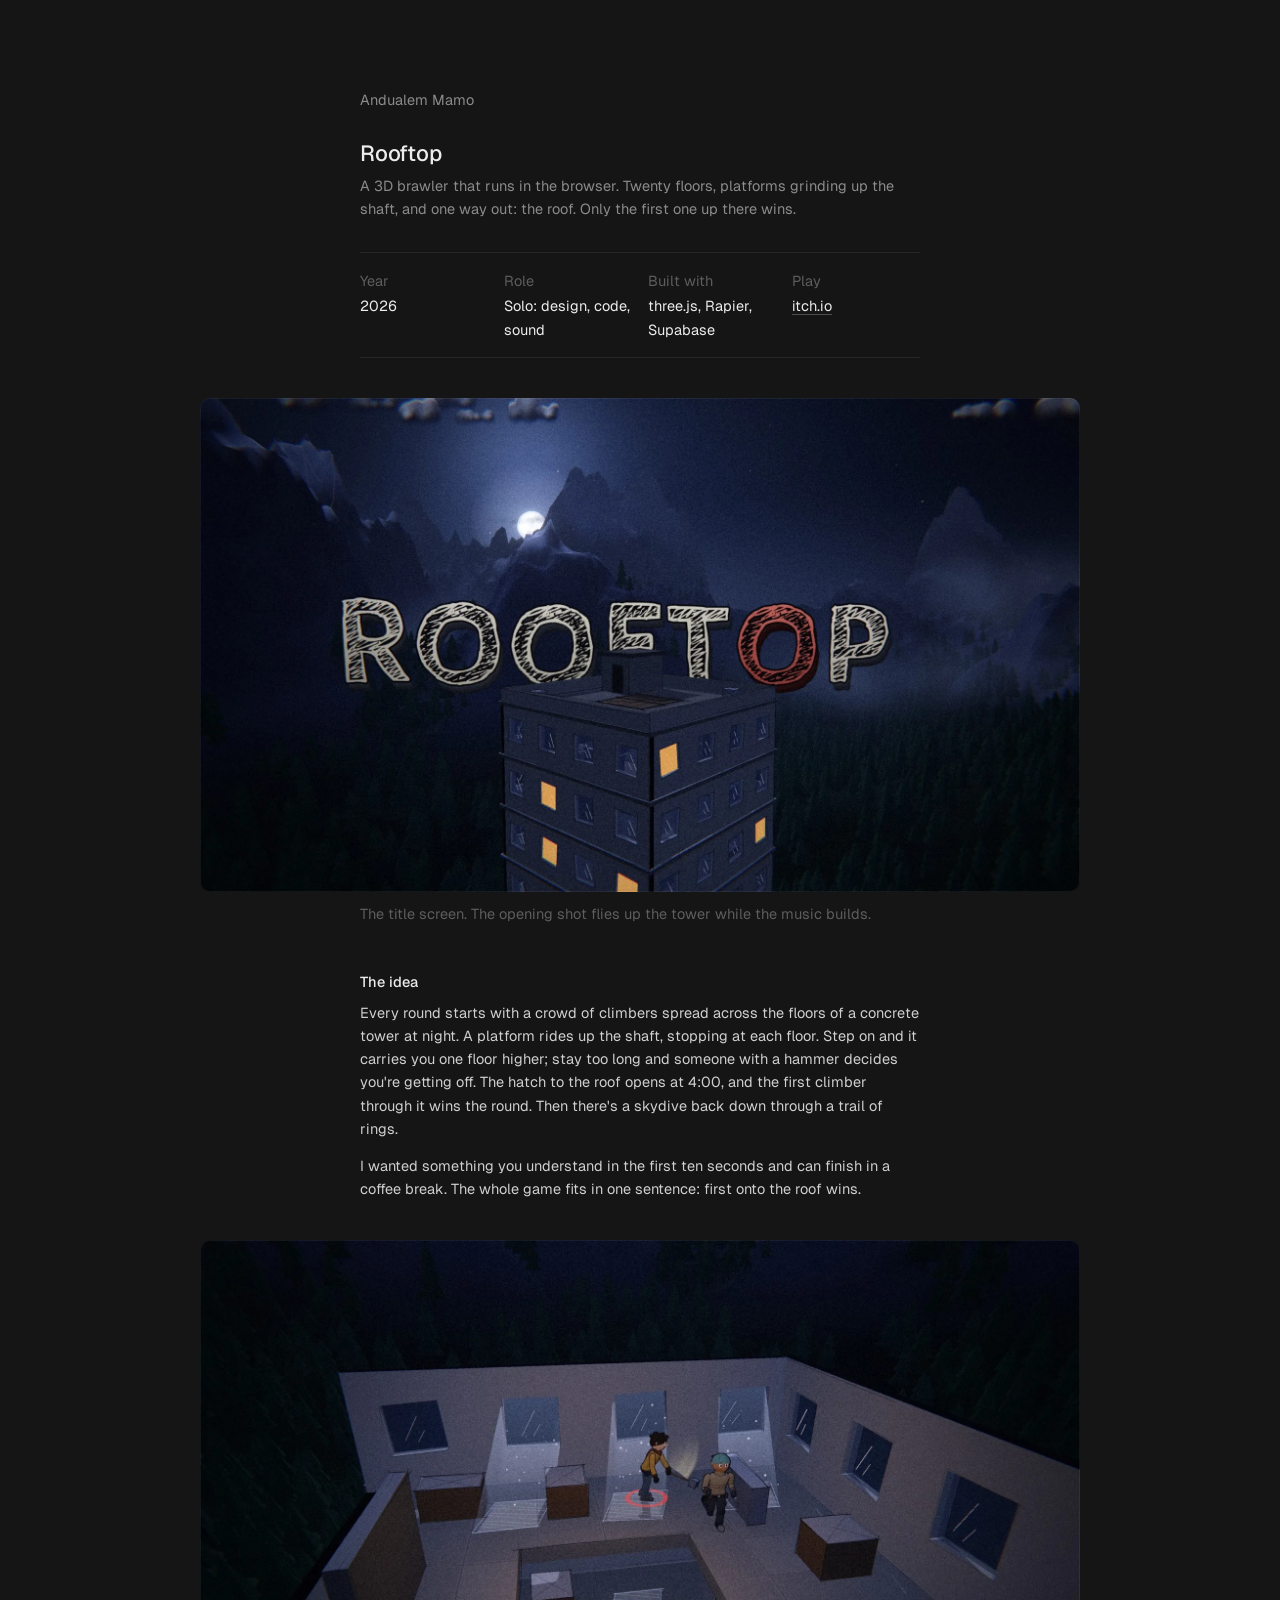
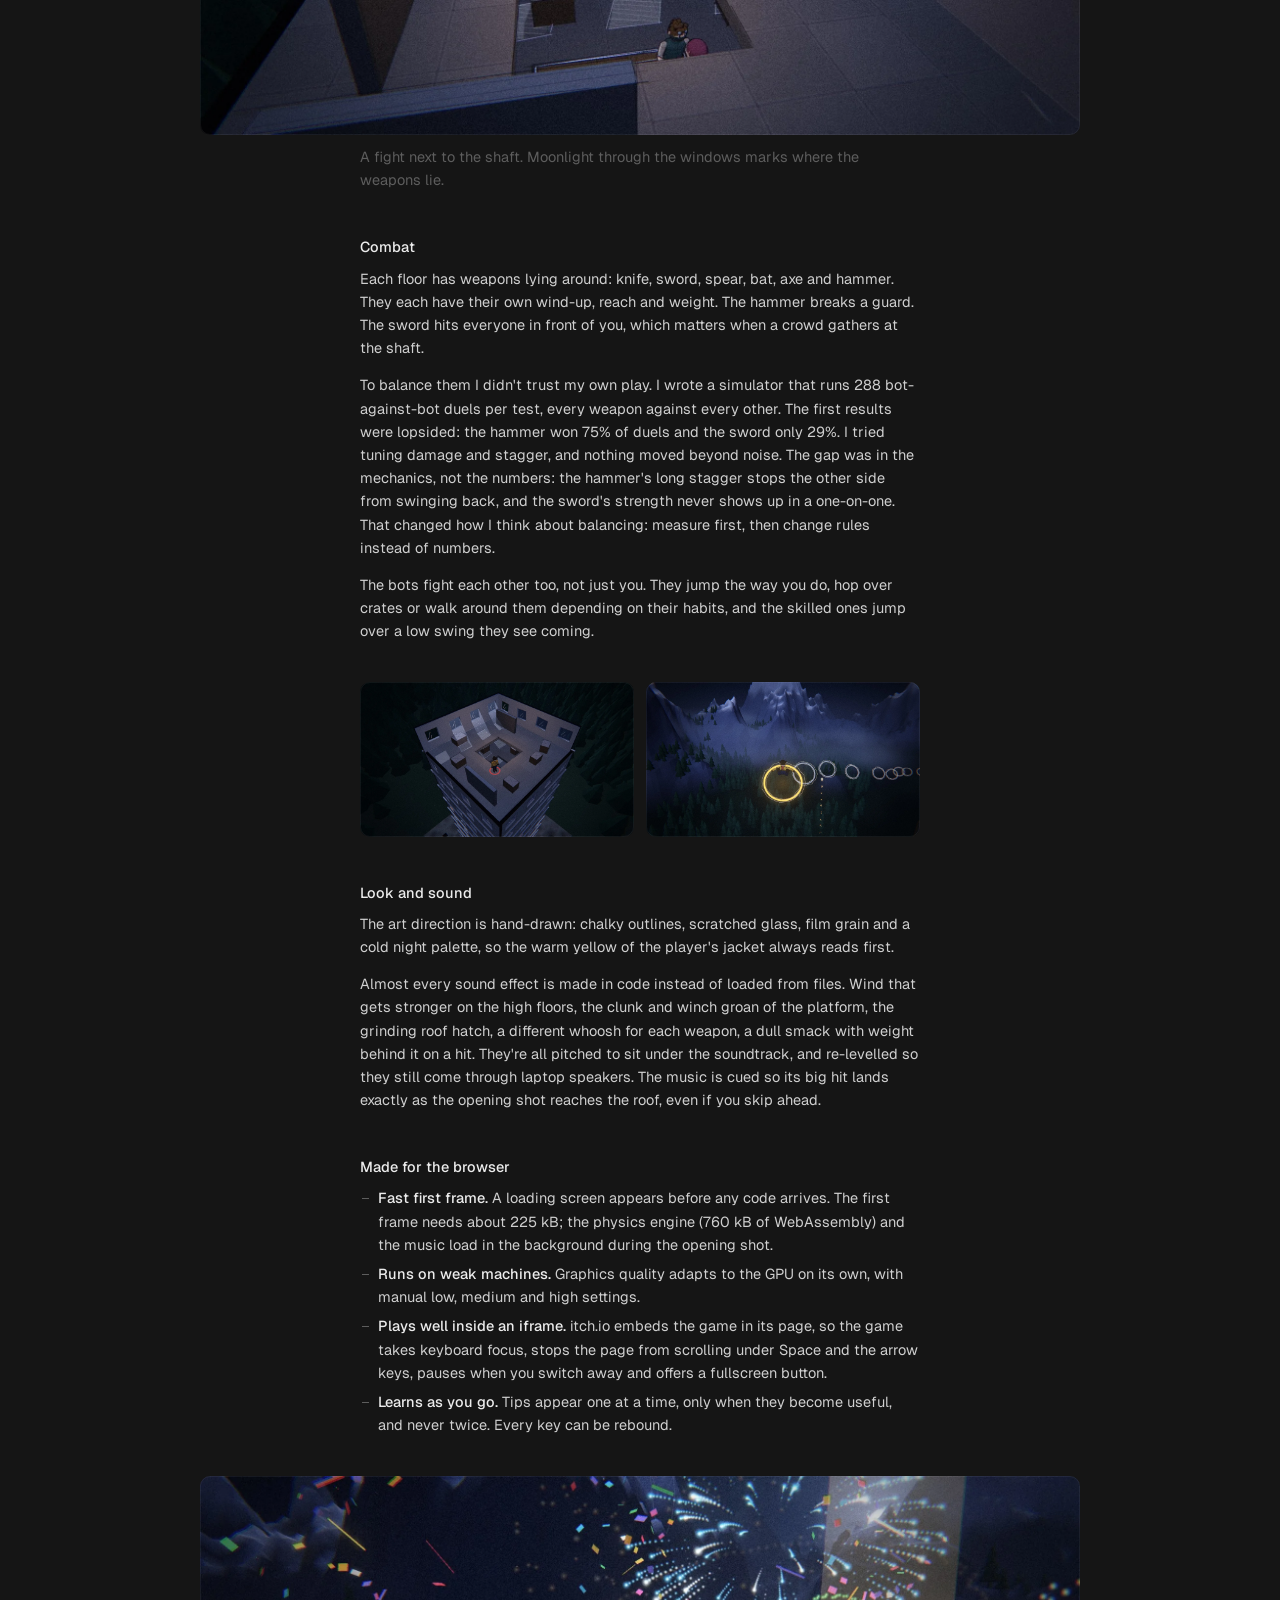
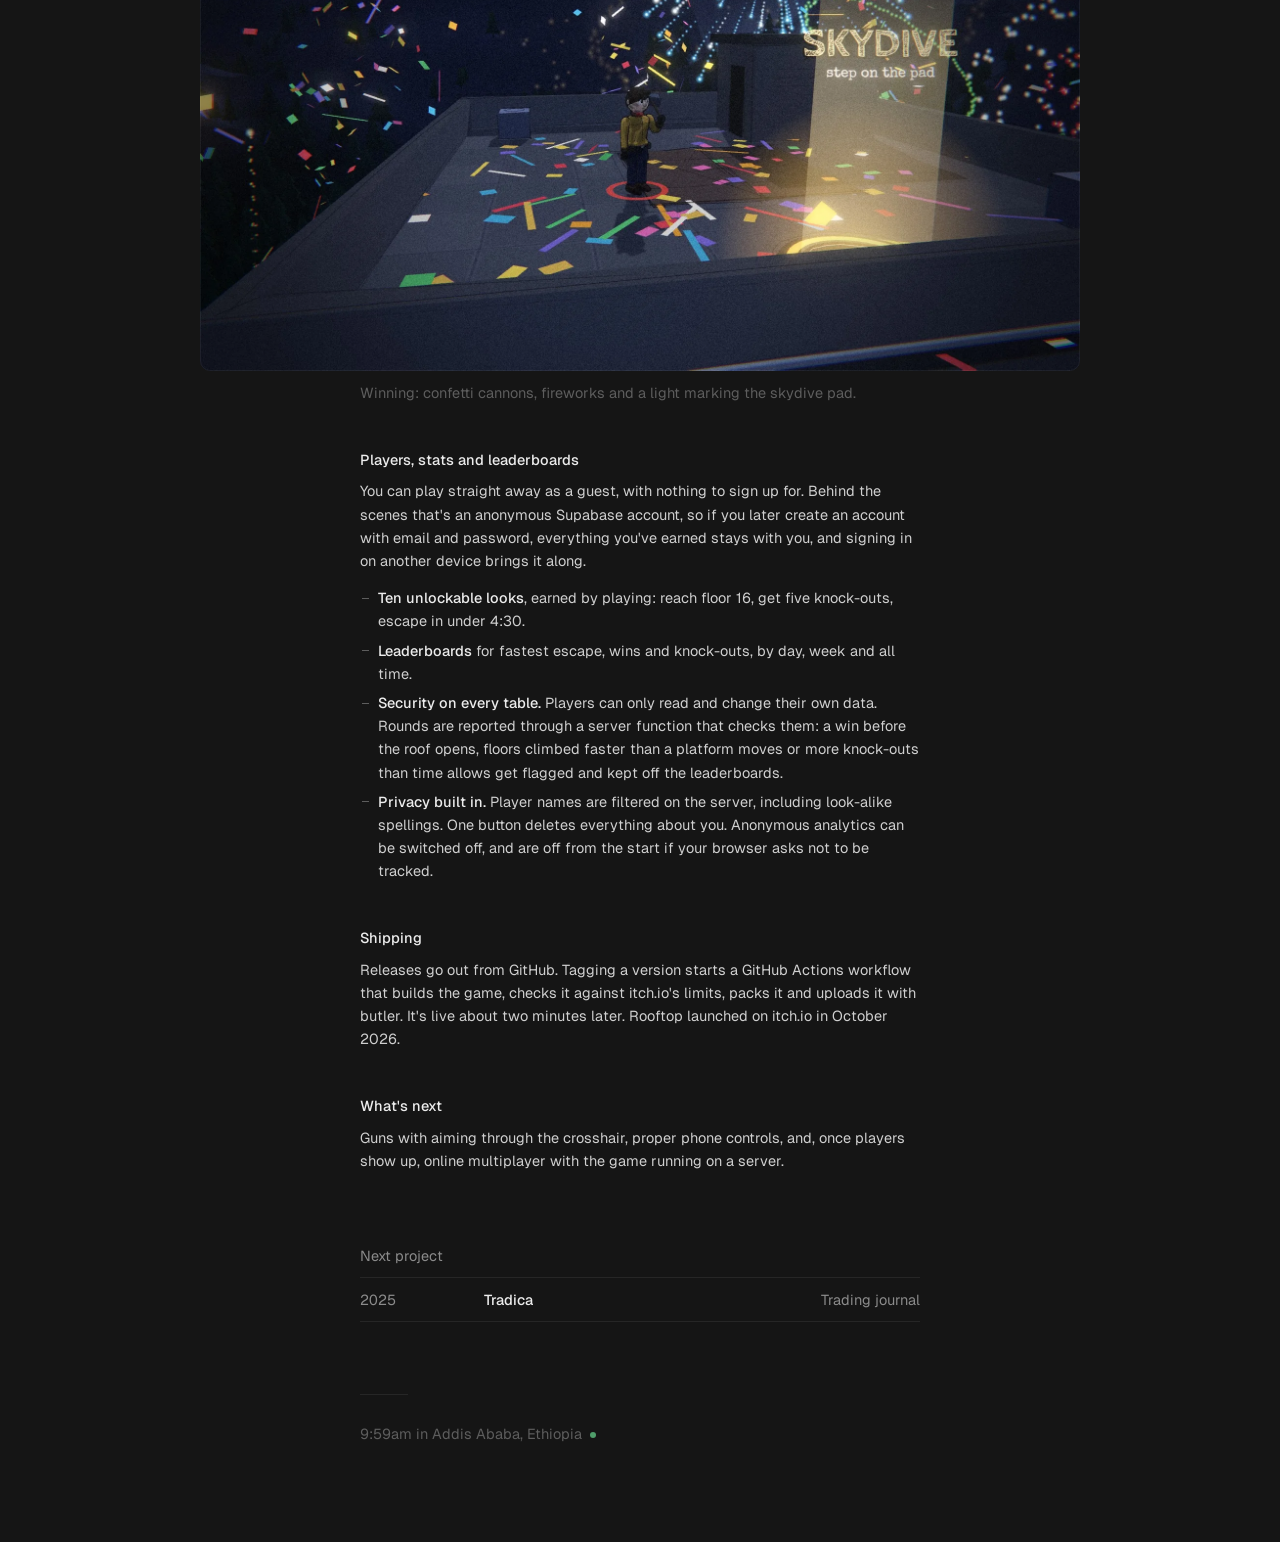
==== rooftop/index.html @ f3651016 "Portfolio site: home page, Rooftop and Tradica project pages Static HTML and CSS, no build step. Rea" ====
<!doctype html>
<html lang="en">
<head>
  <meta charset="utf-8">
  <meta name="viewport" content="width=device-width, initial-scale=1">
  <title>Rooftop · Andualem Mamo</title>
  <meta name="description" content="Rooftop is a 3D browser brawler built with three.js: twenty floors, rising platforms, and only the first one onto the roof wins.">
  <meta property="og:title" content="Rooftop">
  <meta property="og:description" content="A 3D browser brawler. Twenty floors, rising platforms, first onto the roof wins.">
  <meta property="og:type" content="article">
  <meta property="og:image" content="/images/rooftop/title.webp">
  <meta name="theme-color" content="#151515">
  <link rel="icon" href="/favicon.svg" type="image/svg+xml">
  <link rel="preconnect" href="https://fonts.googleapis.com">
  <link rel="preconnect" href="https://fonts.gstatic.com" crossorigin>
  <link href="https://fonts.googleapis.com/css2?family=Geist:wght@400;500&display=swap" rel="stylesheet">
  <link rel="stylesheet" href="/styles.css">
</head>
<body>
  <main>
    <a class="back" href="/">Andualem Mamo</a>

    <header class="project-head">
      <h1>Rooftop</h1>
      <p class="lede">A 3D brawler that runs in the browser. Twenty floors, platforms grinding up the shaft, and one way out: the roof. Only the first one up there wins.</p>
    </header>

    <dl class="facts">
      <div><dt>Year</dt><dd>2026</dd></div>
      <div><dt>Role</dt><dd>Solo: design, code, sound</dd></div>
      <div><dt>Built with</dt><dd>three.js, Rapier, Supabase</dd></div>
      <div><dt>Play</dt><dd><a href="https://imaginatingg.itch.io/rooftop" target="_blank" rel="noopener">itch.io</a></dd></div>
    </dl>

    <figure class="wide">
      <button type="button" data-full="/images/rooftop/title.webp" aria-label="View the title screen full size">
        <img src="/images/rooftop/title.webp" width="1800" height="1012" alt="The Rooftop title, drawn in chalk letters over a concrete tower at night with mountains and a full moon behind it.">
      </button>
      <figcaption>The title screen. The opening shot flies up the tower while the music builds.</figcaption>
    </figure>

    <div class="prose">
      <h2>The idea</h2>
      <p>Every round starts with a crowd of climbers spread across the floors of a concrete tower at night. A platform rides up the shaft, stopping at each floor. Step on and it carries you one floor higher; stay too long and someone with a hammer decides you're getting off. The hatch to the roof opens at 4:00, and the first climber through it wins the round. Then there's a skydive back down through a trail of rings.</p>
      <p>I wanted something you understand in the first ten seconds and can finish in a coffee break. The whole game fits in one sentence: first onto the roof wins.</p>

      <figure class="wide">
        <button type="button" data-full="/images/rooftop/fight.webp" aria-label="View the fight screenshot full size">
          <img src="/images/rooftop/fight.webp" width="1800" height="1012" alt="Top-down view of a tower floor. The player in a yellow jacket swings a hammer at a bot while two more climbers wait at the platform shaft." loading="lazy">
        </button>
        <figcaption>A fight next to the shaft. Moonlight through the windows marks where the weapons lie.</figcaption>
      </figure>

      <h2>Combat</h2>
      <p>Each floor has weapons lying around: knife, sword, spear, bat, axe and hammer. They each have their own wind-up, reach and weight. The hammer breaks a guard. The sword hits everyone in front of you, which matters when a crowd gathers at the shaft.</p>
      <p>To balance them I didn't trust my own play. I wrote a simulator that runs 288 bot-against-bot duels per test, every weapon against every other. The first results were lopsided: the hammer won 75% of duels and the sword only 29%. I tried tuning damage and stagger, and nothing moved beyond noise. The gap was in the mechanics, not the numbers: the hammer's long stagger stops the other side from swinging back, and the sword's strength never shows up in a one-on-one. That changed how I think about balancing: measure first, then change rules instead of numbers.</p>
      <p>The bots fight each other too, not just you. They jump the way you do, hop over crates or walk around them depending on their habits, and the skilled ones jump over a low swing they see coming.</p>

      <div class="pair">
        <figure>
          <button type="button" data-full="/images/rooftop/floor.webp" aria-label="View the floor screenshot full size">
            <img src="/images/rooftop/floor.webp" width="1800" height="1012" alt="Bird's-eye view of a single floor with crates, a low wall and the open shaft in the middle." loading="lazy">
          </button>
        </figure>
        <figure>
          <button type="button" data-full="/images/rooftop/skydive.webp" aria-label="View the skydive screenshot full size">
            <img src="/images/rooftop/skydive.webp" width="1800" height="1012" alt="The winner skydiving towards a glowing yellow ring above a dark pine forest, with a line of rings leading away." loading="lazy">
          </button>
        </figure>
      </div>

      <h2>Look and sound</h2>
      <p>The art direction is hand-drawn: chalky outlines, scratched glass, film grain and a cold night palette, so the warm yellow of the player's jacket always reads first.</p>
      <p>Almost every sound effect is made in code instead of loaded from files. Wind that gets stronger on the high floors, the clunk and winch groan of the platform, the grinding roof hatch, a different whoosh for each weapon, a dull smack with weight behind it on a hit. They're all pitched to sit under the soundtrack, and re-levelled so they still come through laptop speakers. The music is cued so its big hit lands exactly as the opening shot reaches the roof, even if you skip ahead.</p>

      <h2>Made for the browser</h2>
      <ul>
        <li><strong>Fast first frame.</strong> A loading screen appears before any code arrives. The first frame needs about 225 kB; the physics engine (760 kB of WebAssembly) and the music load in the background during the opening shot.</li>
        <li><strong>Runs on weak machines.</strong> Graphics quality adapts to the GPU on its own, with manual low, medium and high settings.</li>
        <li><strong>Plays well inside an iframe.</strong> itch.io embeds the game in its page, so the game takes keyboard focus, stops the page from scrolling under Space and the arrow keys, pauses when you switch away and offers a fullscreen button.</li>
        <li><strong>Learns as you go.</strong> Tips appear one at a time, only when they become useful, and never twice. Every key can be rebound.</li>
      </ul>

      <figure class="wide">
        <button type="button" data-full="/images/rooftop/roof.webp" aria-label="View the roof screenshot full size">
          <img src="/images/rooftop/roof.webp" width="1800" height="1012" alt="The winner on the roof surrounded by confetti and fireworks, with a beam of light marking the skydive pad." loading="lazy">
        </button>
        <figcaption>Winning: confetti cannons, fireworks and a light marking the skydive pad.</figcaption>
      </figure>

      <h2>Players, stats and leaderboards</h2>
      <p>You can play straight away as a guest, with nothing to sign up for. Behind the scenes that's an anonymous Supabase account, so if you later create an account with email and password, everything you've earned stays with you, and signing in on another device brings it along.</p>
      <ul>
        <li><strong>Ten unlockable looks</strong>, earned by playing: reach floor 16, get five knock-outs, escape in under 4:30.</li>
        <li><strong>Leaderboards</strong> for fastest escape, wins and knock-outs, by day, week and all time.</li>
        <li><strong>Security on every table.</strong> Players can only read and change their own data. Rounds are reported through a server function that checks them: a win before the roof opens, floors climbed faster than a platform moves or more knock-outs than time allows get flagged and kept off the leaderboards.</li>
        <li><strong>Privacy built in.</strong> Player names are filtered on the server, including look-alike spellings. One button deletes everything about you. Anonymous analytics can be switched off, and are off from the start if your browser asks not to be tracked.</li>
      </ul>

      <h2>Shipping</h2>
      <p>Releases go out from GitHub. Tagging a version starts a GitHub Actions workflow that builds the game, checks it against itch.io's limits, packs it and uploads it with butler. It's live about two minutes later. Rooftop launched on itch.io in October 2026.</p>

      <h2>What's next</h2>
      <p>Guns with aiming through the crosshair, proper phone controls, and, once players show up, online multiplayer with the game running on a server.</p>
    </div>

    <section class="next" aria-labelledby="next">
      <h2 class="section-title" id="next">Next project</h2>
      <ul class="list">
        <li>
          <a class="row" href="/tradica/">
            <span class="when">2025</span>
            <span class="what">Tradica</span>
            <span class="aside">Trading journal</span>
          </a>
        </li>
      </ul>
    </section>

    <footer>
      <p><span data-clock>–</span> in Addis Ababa, Ethiopia<span class="dot" aria-hidden="true"></span></p>
    </footer>
  </main>
  <script src="/script.js" defer></script>
</body>
</html>
---- styles.css ----
:root {
  --bg: #151515;
  --text: #ececec;
  --muted: #8b8b8b;
  --faint: #5d5d5d;
  --rule: #262626;
  --underline: #4d4d4d;
  --column: 560px;
  --wide: 880px;
  color-scheme: dark;
}

*,
*::before,
*::after {
  box-sizing: border-box;
}

html {
  -webkit-text-size-adjust: 100%;
  text-size-adjust: 100%;
}

body {
  margin: 0;
  background: var(--bg);
  color: var(--text);
  font-family: "Geist", ui-sans-serif, system-ui, -apple-system, "Segoe UI", sans-serif;
  font-size: 14.5px;
  line-height: 1.6;
  font-weight: 400;
  -webkit-font-smoothing: antialiased;
  -moz-osx-font-smoothing: grayscale;
  text-rendering: optimizeLegibility;
}

::selection {
  background: #ececec;
  color: #151515;
}

main {
  max-width: calc(var(--column) + 48px);
  margin: 0 auto;
  padding: 88px 24px 96px;
}

p {
  margin: 0 0 14px;
}

a {
  color: inherit;
  text-decoration: underline;
  text-decoration-color: var(--underline);
  text-decoration-thickness: 1px;
  text-underline-offset: 3px;
  transition: text-decoration-color 0.15s ease;
}

a:hover {
  text-decoration-color: var(--text);
}

a:focus-visible,
button:focus-visible {
  outline: 2px solid var(--text);
  outline-offset: 3px;
  border-radius: 2px;
}

/* Header */

.intro {
  margin-bottom: 36px;
}

.intro h1,
.intro .name {
  font-size: inherit;
  font-weight: 500;
  margin: 0;
  color: var(--text);
}

.intro .sub {
  color: var(--muted);
  margin: 0;
}

.back {
  color: var(--muted);
  text-decoration: none;
}

.back:hover {
  color: var(--text);
}

/* Lists */

section {
  margin-top: 56px;
}

.section-title {
  font-size: inherit;
  font-weight: 400;
  color: var(--muted);
  margin: 0 0 10px;
}

.list {
  list-style: none;
  margin: 0;
  padding: 0;
  border-top: 1px solid var(--rule);
}

.row {
  display: grid;
  grid-template-columns: 108px 1fr auto;
  gap: 16px;
  align-items: baseline;
  border-bottom: 1px solid var(--rule);
}

.row > * {
  padding: 10px 0;
}

.row .when {
  color: var(--muted);
  font-variant-numeric: tabular-nums;
}

.row .what {
  font-weight: 500;
}

.row .aside {
  color: var(--muted);
  text-align: right;
  font-variant-numeric: tabular-nums;
}

.row .detail {
  display: block;
  font-weight: 400;
  color: var(--muted);
}

.row.continued .when {
  visibility: hidden;
}

a.row {
  text-decoration: none;
}

a.row .what {
  transition: color 0.15s ease;
}

.list:hover a.row .what {
  color: var(--muted);
}

.list a.row:hover .what,
.list a.row:focus-visible .what {
  color: var(--text);
}

a.row .what::after {
  content: "";
  display: inline-block;
  width: 6px;
  height: 6px;
  margin-left: 8px;
  border-top: 1px solid currentColor;
  border-right: 1px solid currentColor;
  transform: translateY(-2px) rotate(45deg);
  opacity: 0;
  transition: opacity 0.15s ease, transform 0.15s ease;
}

a.row:hover .what::after,
a.row:focus-visible .what::after {
  opacity: 0.7;
  transform: translate(2px, -2px) rotate(45deg);
}

.row.quiet .what {
  font-weight: 400;
  color: var(--muted);
}

/* Footer */

footer {
  margin-top: 72px;
  padding-top: 28px;
  position: relative;
  color: var(--faint);
}

footer::before {
  content: "";
  position: absolute;
  top: 0;
  left: 0;
  width: 48px;
  border-top: 1px solid var(--rule);
}

footer p {
  margin: 0;
}

footer .dot {
  display: inline-block;
  width: 6px;
  height: 6px;
  border-radius: 50%;
  background: #4f9d6a;
  margin-left: 8px;
  transform: translateY(-1px);
  box-shadow: 0 0 0 0 rgba(79, 157, 106, 0.5);
  animation: pulse 2.4s ease-out infinite;
}

@keyframes pulse {
  0% { box-shadow: 0 0 0 0 rgba(79, 157, 106, 0.45); }
  70%, 100% { box-shadow: 0 0 0 7px rgba(79, 157, 106, 0); }
}

/* Project pages */

.project-head h1 {
  font-size: 22px;
  line-height: 1.3;
  font-weight: 500;
  letter-spacing: -0.01em;
  margin: 28px 0 6px;
}

.project-head .lede {
  color: var(--muted);
  margin: 0;
}

.facts {
  display: grid;
  grid-template-columns: repeat(4, minmax(0, 1fr));
  gap: 16px;
  margin: 32px 0 0;
  padding: 16px 0;
  border-top: 1px solid var(--rule);
  border-bottom: 1px solid var(--rule);
}

.facts div {
  min-width: 0;
}

.facts dt {
  color: var(--faint);
  margin: 0 0 2px;
}

.facts dd {
  margin: 0;
  color: var(--text);
}

figure {
  margin: 40px 0;
}

figure.wide {
  margin-left: calc((var(--column) - min(var(--wide), 100vw - 48px)) / 2);
  margin-right: calc((var(--column) - min(var(--wide), 100vw - 48px)) / 2);
}

figure button {
  display: block;
  width: 100%;
  padding: 0;
  border: 0;
  background: none;
  cursor: zoom-in;
  border-radius: 10px;
}

figure img {
  display: block;
  width: 100%;
  height: auto;
  border-radius: 10px;
  background: #1c1c1c;
  outline: 1px solid rgba(255, 255, 255, 0.06);
  outline-offset: -1px;
}

figcaption {
  color: var(--faint);
  margin-top: 10px;
  max-width: var(--column);
  margin-left: auto;
  margin-right: auto;
}

.pair {
  display: grid;
  grid-template-columns: 1fr 1fr;
  gap: 12px;
  margin: 40px 0;
}

.pair figure {
  margin: 0;
}

.pair img {
  aspect-ratio: 16 / 9;
  object-fit: cover;
}

.prose .pair + p {
  color: var(--faint);
  margin-top: -28px;
}

.prose h2 {
  font-size: inherit;
  font-weight: 500;
  margin: 44px 0 8px;
}

.prose p {
  color: #cfcfcf;
}

.prose ul {
  margin: 0 0 14px;
  padding: 0;
  list-style: none;
  color: #cfcfcf;
}

.prose li {
  position: relative;
  padding-left: 18px;
  margin-bottom: 6px;
}

.prose li::before {
  content: "";
  position: absolute;
  left: 2px;
  top: 0.8em;
  width: 7px;
  border-top: 1px solid var(--faint);
}

.prose strong {
  color: var(--text);
  font-weight: 500;
}

.next {
  margin-top: 72px;
}

/* Lightbox */

.lightbox {
  border: 0;
  padding: 0;
  margin: auto;
  max-width: 96vw;
  max-height: 94vh;
  background: transparent;
  overflow: visible;
}

.lightbox::backdrop {
  background: rgba(10, 10, 10, 0.92);
}

.lightbox img {
  display: block;
  max-width: 96vw;
  max-height: 94vh;
  width: auto;
  height: auto;
  border-radius: 8px;
  cursor: zoom-out;
}

.lightbox[open] {
  animation: zoom-in 0.2s ease-out;
}

@keyframes zoom-in {
  from { opacity: 0; transform: scale(0.97); }
  to { opacity: 1; transform: none; }
}

/* Load */

main {
  animation: arrive 0.5s ease-out both;
}

@keyframes arrive {
  from { opacity: 0; transform: translateY(4px); }
  to { opacity: 1; transform: none; }
}

@media (prefers-reduced-motion: reduce) {
  *,
  *::before,
  *::after {
    animation: none !important;
    transition: none !important;
  }
}

@media (max-width: 640px) {
  main {
    padding: 56px 20px 72px;
  }

  .row {
    grid-template-columns: 76px 1fr auto;
    gap: 12px;
  }

  .facts {
    grid-template-columns: 1fr 1fr;
    row-gap: 14px;
  }

  figure.wide {
    margin-left: 0;
    margin-right: 0;
  }

  .pair {
    grid-template-columns: 1fr;
  }
}
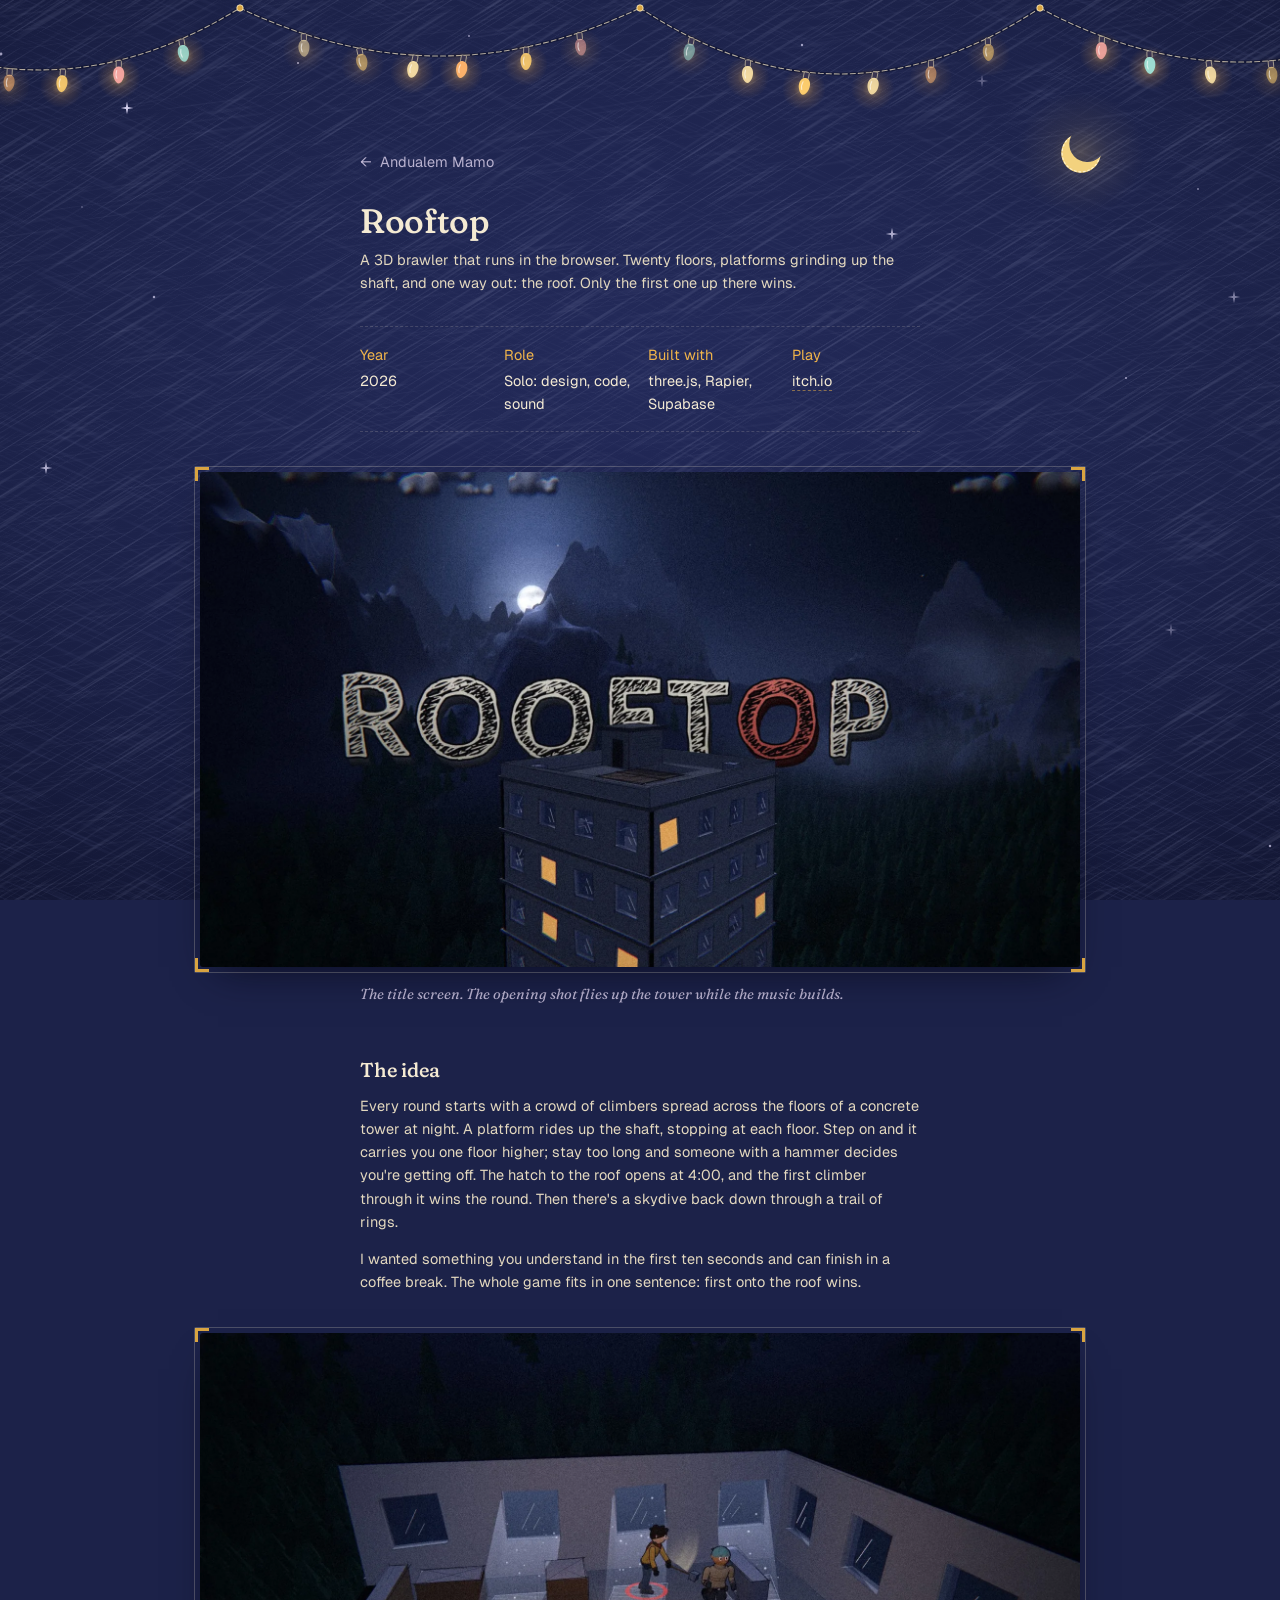
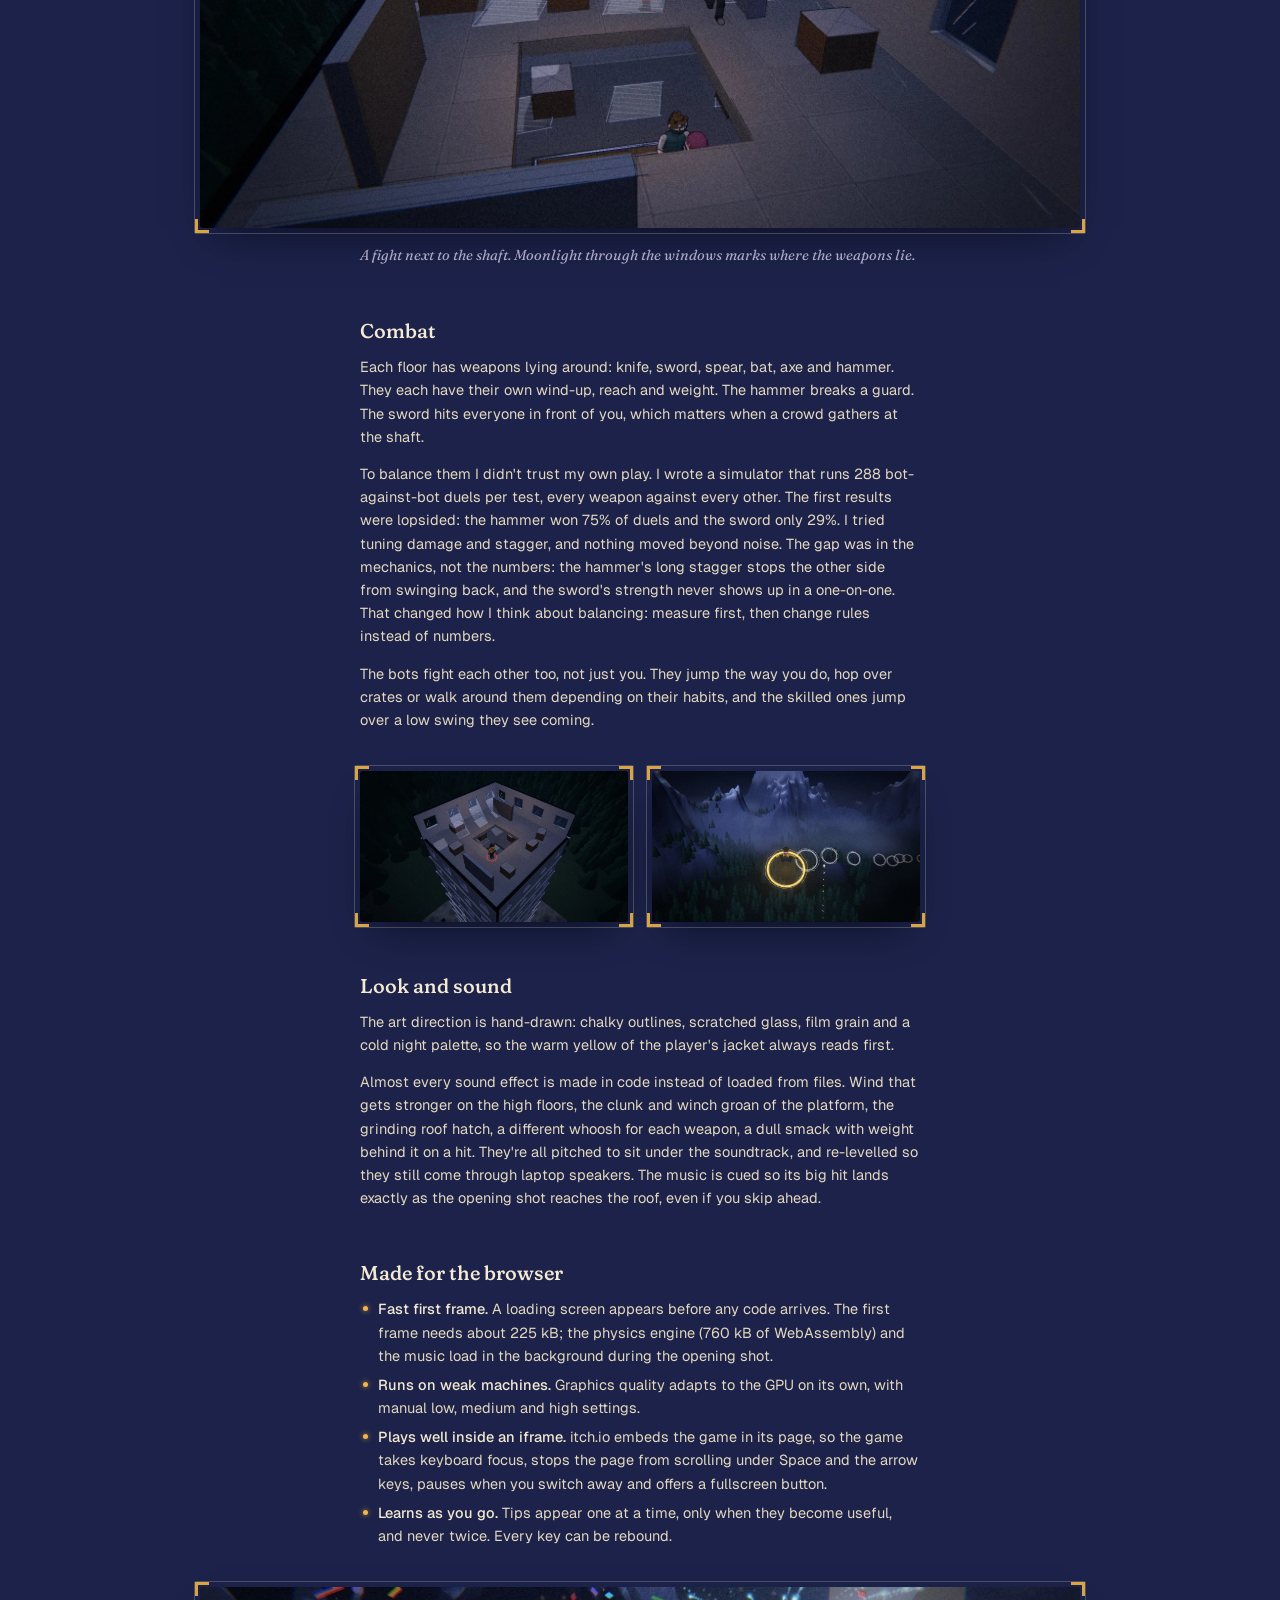
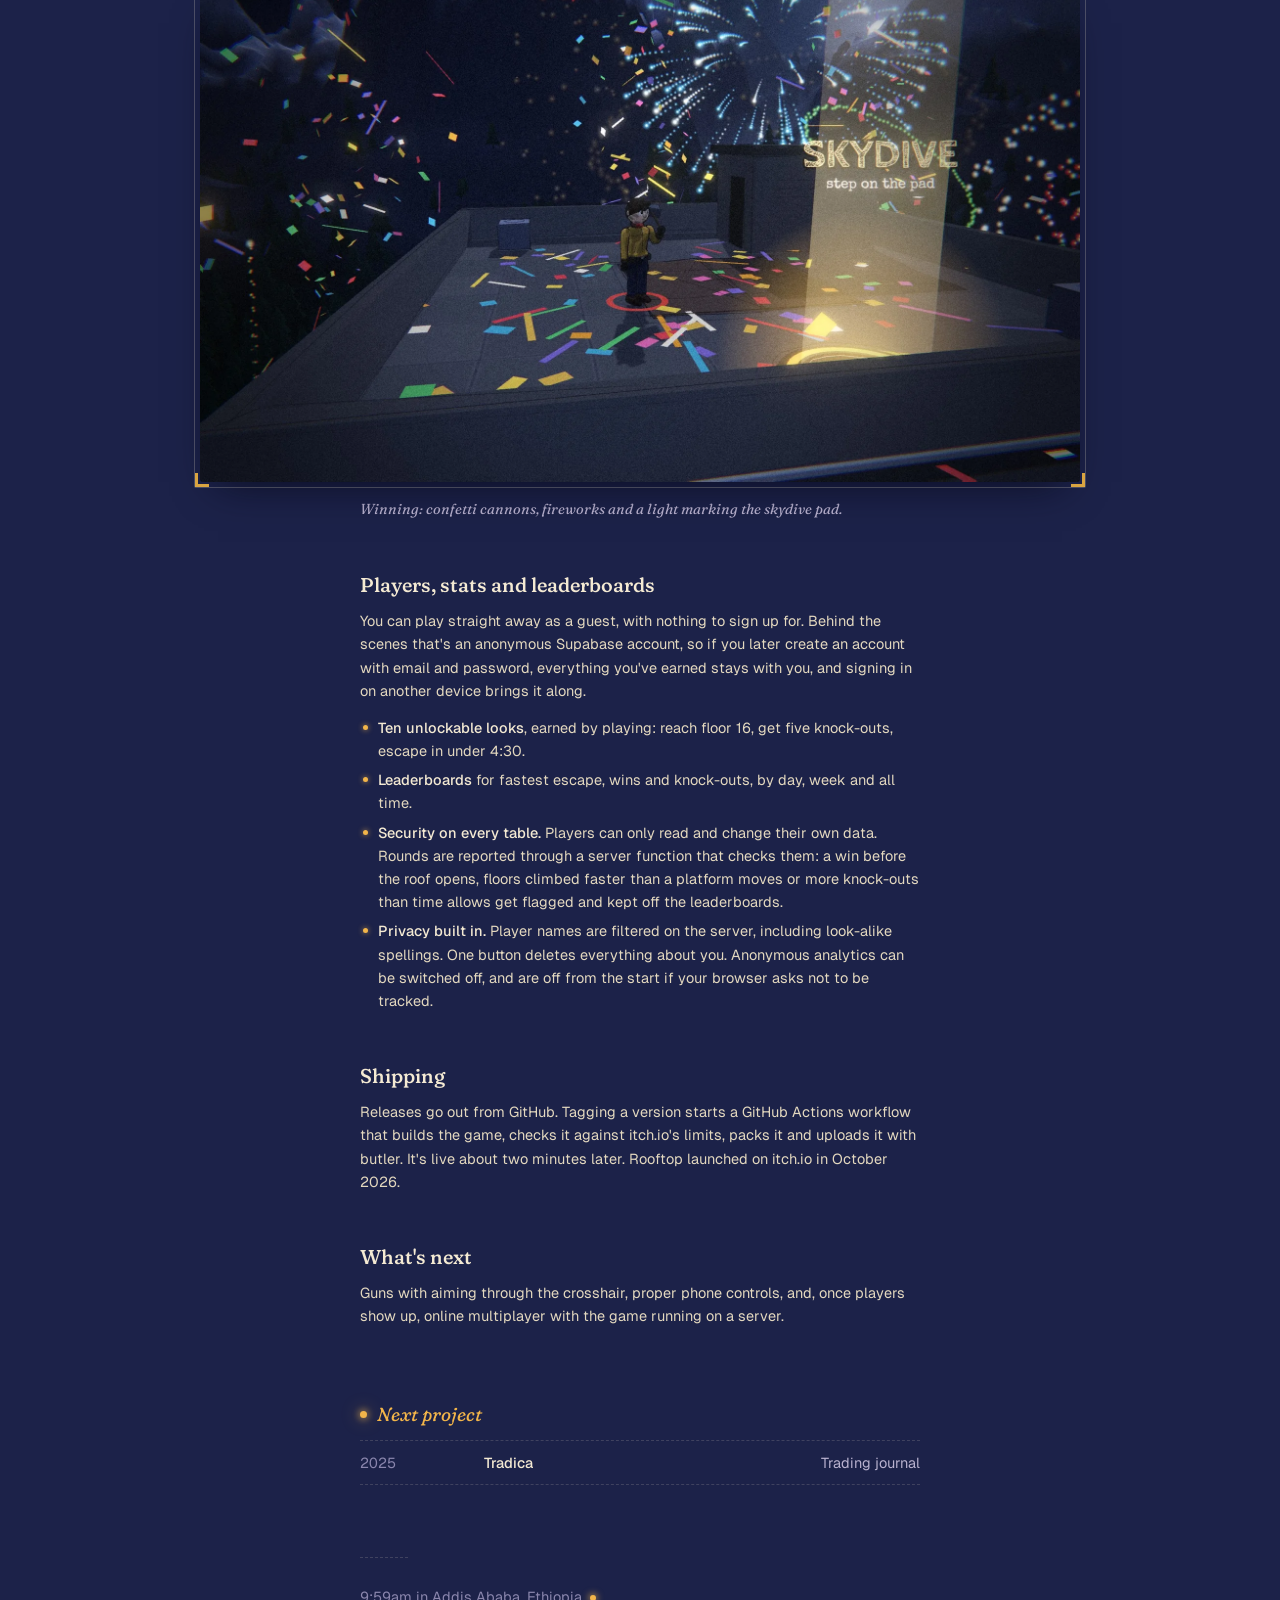
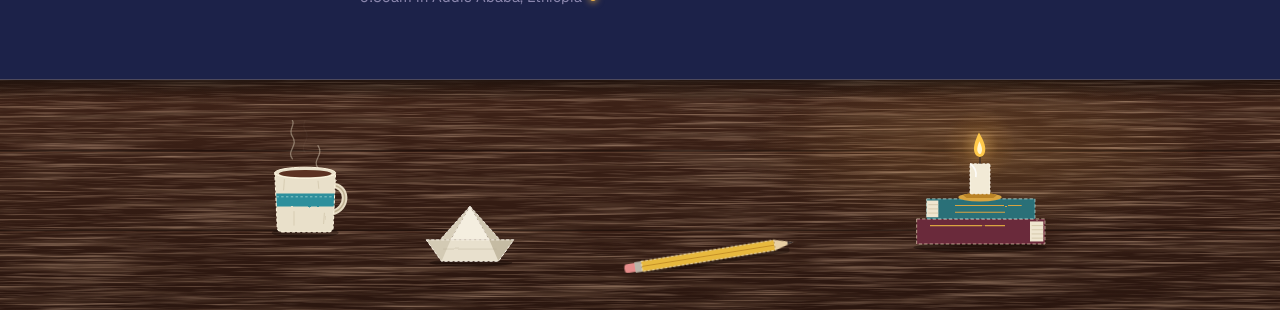
==== commit 11747150: "Cozy night redesign: stitched navy sky, string lights, wooden desk Keep the page structure and conte" ====
--- a/rooftop/index.html
+++ b/rooftop/index.html
@@ -9,14 +9,15 @@
   <meta property="og:description" content="A 3D browser brawler. Twenty floors, rising platforms, first onto the roof wins.">
   <meta property="og:type" content="article">
   <meta property="og:image" content="/images/rooftop/title.webp">
-  <meta name="theme-color" content="#151515">
+  <meta name="theme-color" content="#1c2249">
   <link rel="icon" href="/favicon.svg" type="image/svg+xml">
   <link rel="preconnect" href="https://fonts.googleapis.com">
   <link rel="preconnect" href="https://fonts.gstatic.com" crossorigin>
-  <link href="https://fonts.googleapis.com/css2?family=Geist:wght@400;500&display=swap" rel="stylesheet">
+  <link href="https://fonts.googleapis.com/css2?family=Fraunces:ital,opsz,wght,SOFT,WONK@0,9..144,400..500,0..100,0..1;1,9..144,400..500,0..100,0..1&family=Geist:wght@400;500&display=swap" rel="stylesheet">
   <link rel="stylesheet" href="/styles.css">
 </head>
 <body>
+  <div class="lights" aria-hidden="true"></div>
   <main>
     <a class="back" href="/">Andualem Mamo</a>
 
@@ -121,6 +122,7 @@
       <p><span data-clock>–</span> in Addis Ababa, Ethiopia<span class="dot" aria-hidden="true"></span></p>
     </footer>
   </main>
+  <div class="desk" aria-hidden="true"></div>
   <script src="/script.js" defer></script>
 </body>
 </html>
--- a/styles.css
+++ b/styles.css
@@ -1,12 +1,18 @@
 :root {
-  --bg: #151515;
-  --text: #ececec;
-  --muted: #8b8b8b;
-  --faint: #5d5d5d;
-  --rule: #262626;
-  --underline: #4d4d4d;
+  --bg: #1c2249;
+  --night: #141838;
+  --text: #f4ead3;
+  --soft: #e3d8bf;
+  --muted: #b9b2cf;
+  --faint: #8a86ad;
+  --rule: rgba(244, 234, 211, 0.16);
+  --underline: rgba(242, 181, 74, 0.5);
+  --amber: #f2b54a;
+  --gold: #d9a441;
+  --teal: #3fa3b0;
   --column: 560px;
   --wide: 880px;
+  --serif: "Fraunces", ui-serif, Georgia, serif;
   color-scheme: dark;
 }
 
@@ -19,10 +25,17 @@
 html {
   -webkit-text-size-adjust: 100%;
   text-size-adjust: 100%;
+  background: var(--night);
 }
 
 body {
   margin: 0;
+  min-height: 100vh;
+  display: flex;
+  flex-direction: column;
+  position: relative;
+  isolation: isolate;
+  overflow-x: clip;
   background: var(--bg);
   color: var(--text);
   font-family: "Geist", ui-sans-serif, system-ui, -apple-system, "Segoe UI", sans-serif;
@@ -35,14 +48,60 @@
 }
 
 ::selection {
-  background: #ececec;
-  color: #151515;
+  background: var(--amber);
+  color: var(--night);
+}
+
+/* Night sky, string lights and the desk */
+
+body::before {
+  content: "";
+  position: fixed;
+  inset: 0;
+  z-index: -1;
+  background: var(--bg) url("/images/decor/sky.svg") center / cover no-repeat;
+}
+
+.lights {
+  position: absolute;
+  top: 0;
+  left: 0;
+  right: 0;
+  height: 170px;
+  background: url("/images/decor/lights.svg") center top / auto 170px repeat-x;
+  pointer-events: none;
+}
+
+.desk {
+  position: relative;
+  height: 230px;
+  margin-top: auto;
+  background:
+    url("/images/decor/mug.svg") calc(50% - 330px) 40px / 96px auto no-repeat,
+    url("/images/decor/boat.svg") calc(50% - 170px) 120px / 100px auto no-repeat,
+    url("/images/decor/pencil.svg") calc(50% + 70px) 158px / 190px auto no-repeat,
+    url("/images/decor/candle.svg") calc(50% + 340px) 32px / 150px auto no-repeat,
+    radial-gradient(ellipse 340px 120px at calc(50% + 340px) 70px, rgba(255, 190, 90, 0.16), transparent 70%),
+    linear-gradient(rgba(10, 6, 4, 0.55), transparent 22px),
+    url("/images/decor/wood.svg") center / 100% 100% no-repeat,
+    #3a2118;
+  pointer-events: none;
+}
+
+.desk::before {
+  content: "";
+  position: absolute;
+  left: 0;
+  right: 0;
+  top: -1px;
+  border-top: 1px solid rgba(255, 214, 160, 0.22);
 }
 
 main {
+  width: 100%;
   max-width: calc(var(--column) + 48px);
   margin: 0 auto;
-  padding: 88px 24px 96px;
+  padding: 150px 24px 72px;
 }
 
 p {
@@ -53,18 +112,20 @@
   color: inherit;
   text-decoration: underline;
   text-decoration-color: var(--underline);
+  text-decoration-style: dashed;
   text-decoration-thickness: 1px;
-  text-underline-offset: 3px;
-  transition: text-decoration-color 0.15s ease;
+  text-underline-offset: 4px;
+  transition: color 0.15s ease, text-decoration-color 0.15s ease;
 }
 
 a:hover {
-  text-decoration-color: var(--text);
+  color: var(--amber);
+  text-decoration-color: var(--amber);
 }
 
 a:focus-visible,
 button:focus-visible {
-  outline: 2px solid var(--text);
+  outline: 2px solid var(--amber);
   outline-offset: 3px;
   border-radius: 2px;
 }
@@ -77,15 +138,23 @@
 
 .intro h1,
 .intro .name {
-  font-size: inherit;
+  font-family: var(--serif);
+  font-size: 30px;
+  line-height: 1.2;
   font-weight: 500;
+  font-variation-settings: "SOFT" 100, "WONK" 1;
+  letter-spacing: -0.01em;
+  margin: 0 0 4px;
+  color: var(--text);
+}
+
+.intro .sub {
+  color: var(--amber);
   margin: 0;
-  color: var(--text);
-}
-
-.intro .sub {
-  color: var(--muted);
-  margin: 0;
+}
+
+.bio p {
+  color: var(--soft);
 }
 
 .back {
@@ -93,8 +162,13 @@
   text-decoration: none;
 }
 
+.back::before {
+  content: "\2190";
+  margin-right: 8px;
+}
+
 .back:hover {
-  color: var(--text);
+  color: var(--amber);
 }
 
 /* Lists */
@@ -104,17 +178,32 @@
 }
 
 .section-title {
-  font-size: inherit;
+  font-family: var(--serif);
+  font-size: 19px;
+  font-style: italic;
   font-weight: 400;
-  color: var(--muted);
+  font-variation-settings: "SOFT" 100, "WONK" 1;
+  color: var(--amber);
   margin: 0 0 10px;
+  display: flex;
+  align-items: center;
+  gap: 10px;
+}
+
+.section-title::before {
+  content: "";
+  width: 7px;
+  height: 7px;
+  border-radius: 50%;
+  background: var(--amber);
+  box-shadow: 0 0 6px 2px rgba(242, 181, 74, 0.45), 0 0 18px 4px rgba(242, 181, 74, 0.18);
 }
 
 .list {
   list-style: none;
   margin: 0;
   padding: 0;
-  border-top: 1px solid var(--rule);
+  border-top: 1px dashed var(--rule);
 }
 
 .row {
@@ -122,7 +211,7 @@
   grid-template-columns: 108px 1fr auto;
   gap: 16px;
   align-items: baseline;
-  border-bottom: 1px solid var(--rule);
+  border-bottom: 1px dashed var(--rule);
 }
 
 .row > * {
@@ -130,7 +219,7 @@
 }
 
 .row .when {
-  color: var(--muted);
+  color: var(--faint);
   font-variant-numeric: tabular-nums;
 }
 
@@ -155,11 +244,33 @@
 }
 
 a.row {
+  position: relative;
   text-decoration: none;
 }
 
+a.row::before {
+  content: "";
+  position: absolute;
+  inset: 0 -12px;
+  z-index: -1;
+  border-radius: 6px;
+  background: linear-gradient(90deg, rgba(242, 181, 74, 0.12), rgba(242, 181, 74, 0.02));
+  opacity: 0;
+  transition: opacity 0.2s ease;
+}
+
+a.row:hover,
+a.row:focus-visible {
+  color: inherit;
+}
+
+a.row:hover::before,
+a.row:focus-visible::before {
+  opacity: 1;
+}
+
 a.row .what {
-  transition: color 0.15s ease;
+  transition: color 0.15s ease, text-shadow 0.2s ease;
 }
 
 .list:hover a.row .what {
@@ -168,7 +279,8 @@
 
 .list a.row:hover .what,
 .list a.row:focus-visible .what {
-  color: var(--text);
+  color: var(--amber);
+  text-shadow: 0 0 14px rgba(242, 181, 74, 0.45);
 }
 
 a.row .what::after {
@@ -210,7 +322,7 @@
   top: 0;
   left: 0;
   width: 48px;
-  border-top: 1px solid var(--rule);
+  border-top: 1px dashed var(--rule);
 }
 
 footer p {
@@ -222,30 +334,33 @@
   width: 6px;
   height: 6px;
   border-radius: 50%;
-  background: #4f9d6a;
+  background: var(--amber);
   margin-left: 8px;
   transform: translateY(-1px);
-  box-shadow: 0 0 0 0 rgba(79, 157, 106, 0.5);
-  animation: pulse 2.4s ease-out infinite;
-}
-
-@keyframes pulse {
-  0% { box-shadow: 0 0 0 0 rgba(79, 157, 106, 0.45); }
-  70%, 100% { box-shadow: 0 0 0 7px rgba(79, 157, 106, 0); }
+  box-shadow: 0 0 6px 2px rgba(242, 181, 74, 0.5);
+  animation: flicker 2.6s ease-in-out infinite;
+}
+
+@keyframes flicker {
+  0%, 100% { opacity: 1; box-shadow: 0 0 6px 2px rgba(242, 181, 74, 0.5); }
+  35% { opacity: 0.75; box-shadow: 0 0 4px 1px rgba(242, 181, 74, 0.35); }
+  60% { opacity: 0.95; box-shadow: 0 0 9px 3px rgba(242, 181, 74, 0.55); }
 }
 
 /* Project pages */
 
 .project-head h1 {
-  font-size: 22px;
-  line-height: 1.3;
+  font-family: var(--serif);
+  font-size: 34px;
+  line-height: 1.2;
   font-weight: 500;
+  font-variation-settings: "SOFT" 100, "WONK" 1;
   letter-spacing: -0.01em;
   margin: 28px 0 6px;
 }
 
 .project-head .lede {
-  color: var(--muted);
+  color: var(--soft);
   margin: 0;
 }
 
@@ -255,8 +370,8 @@
   gap: 16px;
   margin: 32px 0 0;
   padding: 16px 0;
-  border-top: 1px solid var(--rule);
-  border-bottom: 1px solid var(--rule);
+  border-top: 1px dashed var(--rule);
+  border-bottom: 1px dashed var(--rule);
 }
 
 .facts div {
@@ -264,7 +379,7 @@
 }
 
 .facts dt {
-  color: var(--faint);
+  color: var(--amber);
   margin: 0 0 2px;
 }
 
@@ -282,29 +397,58 @@
   margin-right: calc((var(--column) - min(var(--wide), 100vw - 48px)) / 2);
 }
 
+/* Images sit in a little glass case with brass corners */
+
 figure button {
+  --c: 14px;
+  position: relative;
   display: block;
   width: 100%;
   padding: 0;
   border: 0;
   background: none;
   cursor: zoom-in;
-  border-radius: 10px;
+  border-radius: 6px;
+}
+
+figure button::after {
+  content: "";
+  position: absolute;
+  inset: -6px;
+  border: 1px solid rgba(244, 234, 211, 0.22);
+  border-radius: 2px;
+  background:
+    linear-gradient(var(--gold), var(--gold)) top left / var(--c) 3px,
+    linear-gradient(var(--gold), var(--gold)) top left / 3px var(--c),
+    linear-gradient(var(--gold), var(--gold)) top right / var(--c) 3px,
+    linear-gradient(var(--gold), var(--gold)) top right / 3px var(--c),
+    linear-gradient(var(--gold), var(--gold)) bottom left / var(--c) 3px,
+    linear-gradient(var(--gold), var(--gold)) bottom left / 3px var(--c),
+    linear-gradient(var(--gold), var(--gold)) bottom right / var(--c) 3px,
+    linear-gradient(var(--gold), var(--gold)) bottom right / 3px var(--c);
+  background-repeat: no-repeat;
+  pointer-events: none;
+  transition: border-color 0.2s ease;
+}
+
+figure button:hover::after {
+  border-color: rgba(242, 181, 74, 0.5);
 }
 
 figure img {
   display: block;
   width: 100%;
   height: auto;
-  border-radius: 10px;
-  background: #1c1c1c;
-  outline: 1px solid rgba(255, 255, 255, 0.06);
-  outline-offset: -1px;
+  border-radius: 3px;
+  background: var(--night);
+  box-shadow: 0 18px 40px -18px rgba(5, 6, 20, 0.8);
 }
 
 figcaption {
-  color: var(--faint);
-  margin-top: 10px;
+  color: var(--muted);
+  font-family: var(--serif);
+  font-style: italic;
+  margin-top: 16px;
   max-width: var(--column);
   margin-left: auto;
   margin-right: auto;
@@ -313,7 +457,7 @@
 .pair {
   display: grid;
   grid-template-columns: 1fr 1fr;
-  gap: 12px;
+  gap: 24px;
   margin: 40px 0;
 }
 
@@ -327,25 +471,28 @@
 }
 
 .prose .pair + p {
-  color: var(--faint);
+  color: var(--muted);
   margin-top: -28px;
 }
 
 .prose h2 {
-  font-size: inherit;
+  font-family: var(--serif);
+  font-size: 20px;
   font-weight: 500;
-  margin: 44px 0 8px;
+  font-variation-settings: "SOFT" 100, "WONK" 1;
+  color: var(--text);
+  margin: 48px 0 8px;
 }
 
 .prose p {
-  color: #cfcfcf;
+  color: var(--soft);
 }
 
 .prose ul {
   margin: 0 0 14px;
   padding: 0;
   list-style: none;
-  color: #cfcfcf;
+  color: var(--soft);
 }
 
 .prose li {
@@ -357,10 +504,13 @@
 .prose li::before {
   content: "";
   position: absolute;
-  left: 2px;
-  top: 0.8em;
-  width: 7px;
-  border-top: 1px solid var(--faint);
+  left: 3px;
+  top: 0.62em;
+  width: 5px;
+  height: 5px;
+  border-radius: 50%;
+  background: var(--amber);
+  box-shadow: 0 0 5px 1px rgba(242, 181, 74, 0.4);
 }
 
 .prose strong {
@@ -385,7 +535,7 @@
 }
 
 .lightbox::backdrop {
-  background: rgba(10, 10, 10, 0.92);
+  background: rgba(12, 14, 34, 0.94);
 }
 
 .lightbox img {
@@ -429,7 +579,33 @@
 
 @media (max-width: 640px) {
   main {
-    padding: 56px 20px 72px;
+    padding: 120px 20px 56px;
+  }
+
+  .lights {
+    height: 130px;
+    background-size: auto 130px;
+  }
+
+  .intro h1,
+  .intro .name {
+    font-size: 26px;
+  }
+
+  .project-head h1 {
+    font-size: 28px;
+  }
+
+  .desk {
+    height: 180px;
+    background:
+      url("/images/decor/mug.svg") calc(50% - 120px) 30px / 72px auto no-repeat,
+      url("/images/decor/boat.svg") calc(50% - 10px) 108px / 70px auto no-repeat,
+      url("/images/decor/candle.svg") calc(50% + 120px) 26px / 112px auto no-repeat,
+      radial-gradient(ellipse 200px 90px at calc(50% + 120px) 55px, rgba(255, 190, 90, 0.16), transparent 70%),
+      linear-gradient(rgba(10, 6, 4, 0.55), transparent 18px),
+      url("/images/decor/wood.svg") center / 100% 100% no-repeat,
+      #3a2118;
   }
 
   .row {
